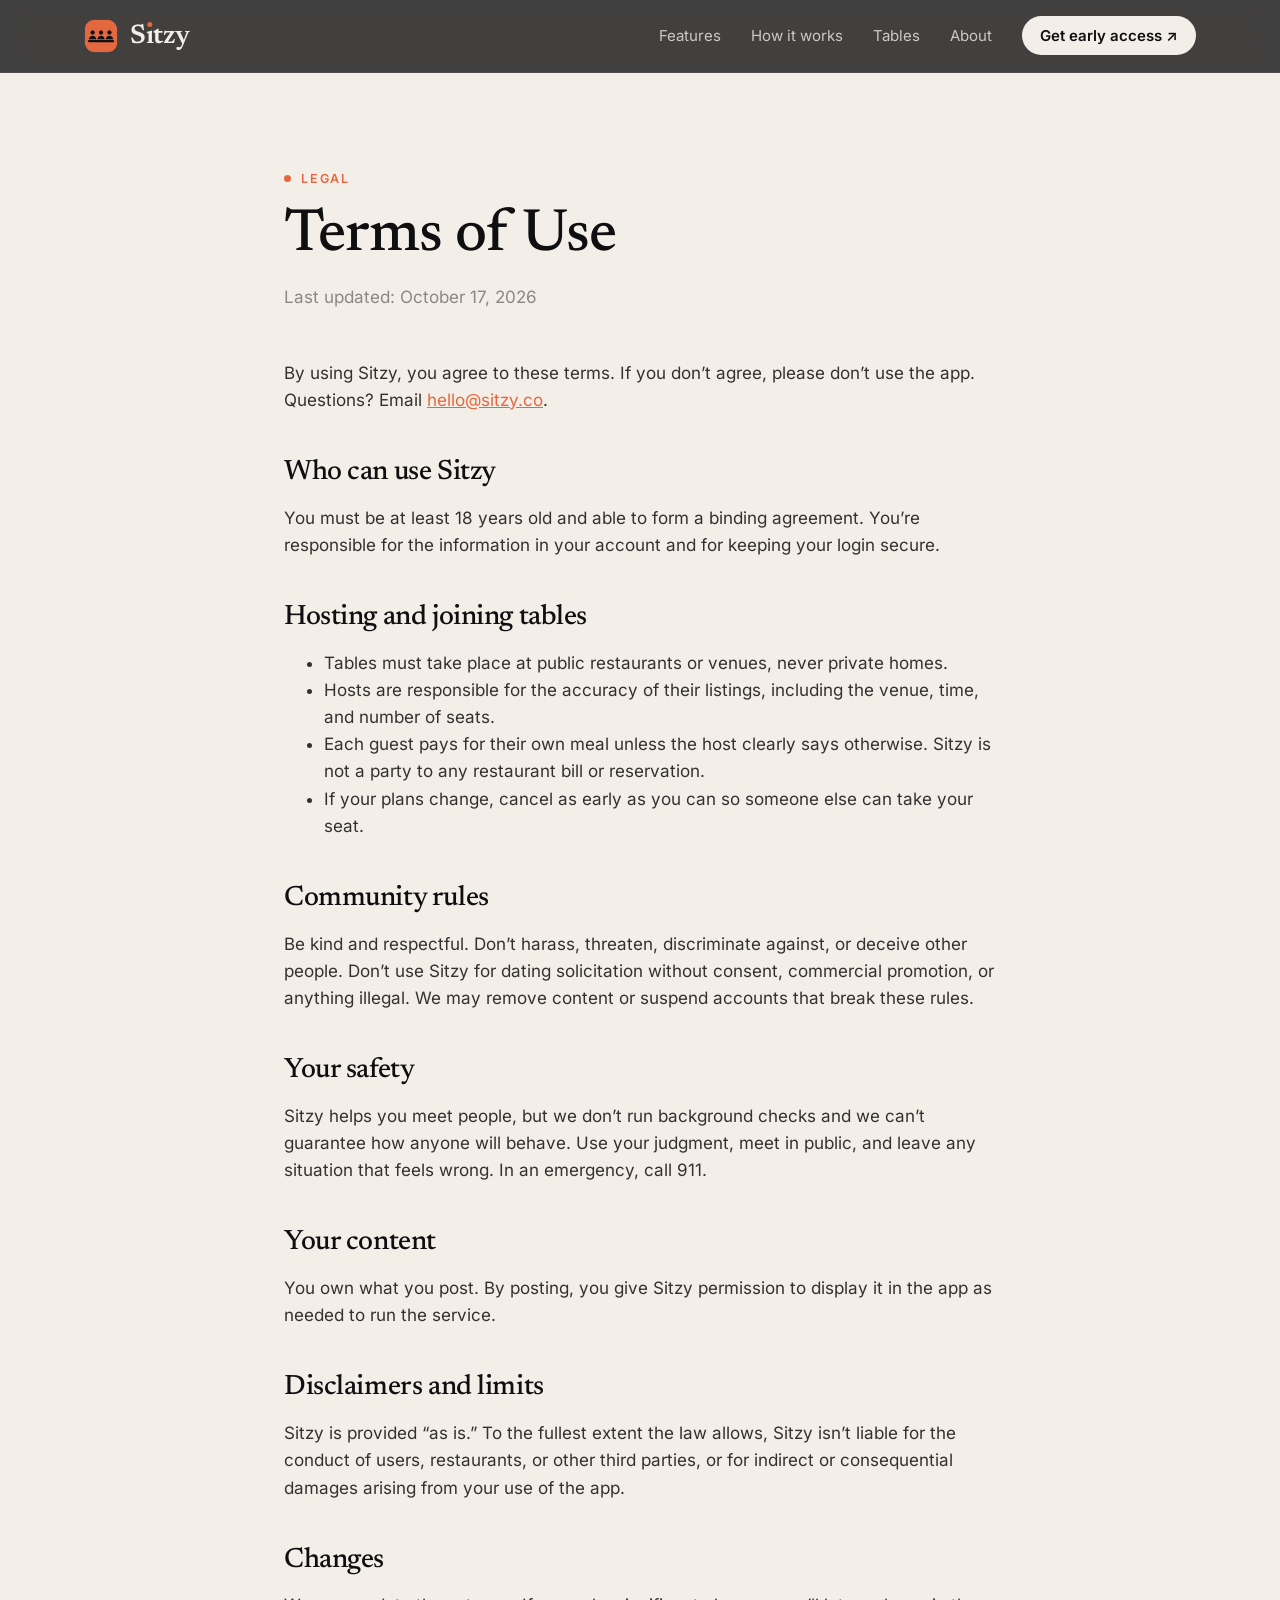
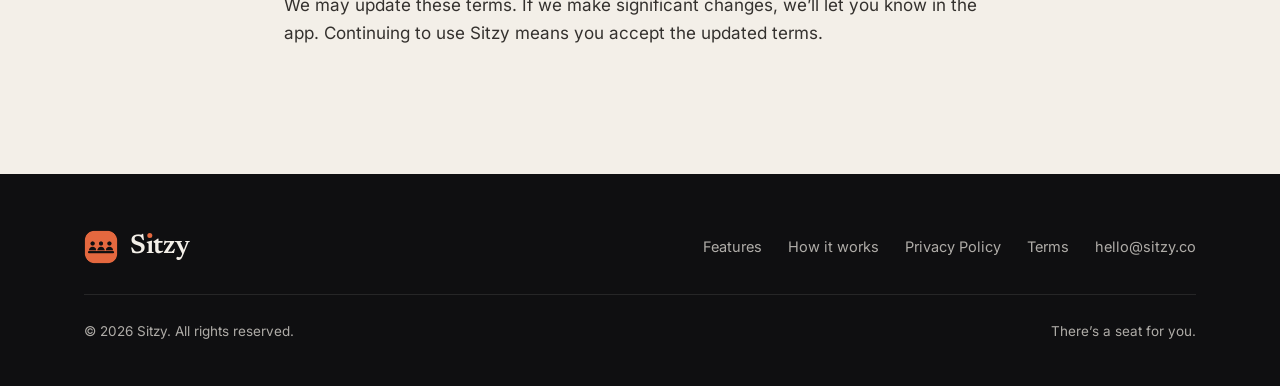
==== terms.html @ 72d5946f "Add files via upload" ====
<!doctype html>
<html lang="en">
<head>
  <meta charset="utf-8">
  <meta name="viewport" content="width=device-width, initial-scale=1">
  <title>Terms of Use — Sitzy</title>
  <meta name="description" content="The terms for using Sitzy.">
  <meta name="theme-color" content="#0F0F11">
  <link rel="icon" type="image/png" href="/favicon.png">
  <link rel="apple-touch-icon" href="/apple-touch-icon.png">
  <meta property="og:type" content="website">
  <meta property="og:url" content="https://sitzy.co/">
  <meta property="og:title" content="Sitzy — There’s a seat for you">
  <meta property="og:description" content="Join real tables at real restaurants, or host your own. Dinner’s better with company.">
  <meta property="og:image" content="https://sitzy.co/assets/og-image.png">
  <meta name="twitter:card" content="summary_large_image">
  <link rel="preload" href="/assets/fonts/newsreader-500.woff2" as="font" type="font/woff2" crossorigin>
  <link rel="preload" href="/assets/fonts/inter-400.woff2" as="font" type="font/woff2" crossorigin>
  <link rel="stylesheet" href="/styles.css">
</head>
<body>
  <a class="skip" href="#main">Skip to content</a>

  <header class="site-header">
    <nav class="wrap nav" aria-label="Main">
      <a class="brand" href="/" aria-label="Sitzy home">
        <img src="/assets/sitzy-tile.png" alt="" width="34" height="34">
        <span class="wordmark">S<span class="dot">ı</span>tzy</span>
      </a>
      <button class="menu-btn" aria-label="Open menu" aria-expanded="false" aria-controls="nav-links">
        <svg viewBox="0 0 24 24" fill="none" stroke="currentColor" stroke-width="1.8" stroke-linecap="round"><path d="M4 7h16M4 12h16M4 17h16"/></svg>
      </button>
      <ul class="nav-links" id="nav-links">
        <li><a href="/#features">Features</a></li>
        <li><a href="/#how">How it works</a></li>
        <li><a href="/#topics">Tables</a></li>
        <li><a href="/#about">About</a></li>
        <li><a class="nav-cta" href="mailto:hello@sitzy.co?subject=Save%20me%20a%20seat">Get early access ↗</a></li>
      </ul>
    </nav>
  </header>

  <main id="main">
    <section class="legal"><div class="wrap">
      <span class="eyebrow">Legal</span>
      <h1>Terms of Use</h1>
      <p class="updated">Last updated: October 17, 2026</p>
      <p>By using Sitzy, you agree to these terms. If you don’t agree, please don’t use the app. Questions? Email <a href="mailto:hello@sitzy.co">hello@sitzy.co</a>.</p>
      <h2>Who can use Sitzy</h2>
      <p>You must be at least 18 years old and able to form a binding agreement. You’re responsible for the information in your account and for keeping your login secure.</p>
      <h2>Hosting and joining tables</h2>
      <ul>
        <li>Tables must take place at public restaurants or venues, never private homes.</li>
        <li>Hosts are responsible for the accuracy of their listings, including the venue, time, and number of seats.</li>
        <li>Each guest pays for their own meal unless the host clearly says otherwise. Sitzy is not a party to any restaurant bill or reservation.</li>
        <li>If your plans change, cancel as early as you can so someone else can take your seat.</li>
      </ul>
      <h2>Community rules</h2>
      <p>Be kind and respectful. Don’t harass, threaten, discriminate against, or deceive other people. Don’t use Sitzy for dating solicitation without consent, commercial promotion, or anything illegal. We may remove content or suspend accounts that break these rules.</p>
      <h2>Your safety</h2>
      <p>Sitzy helps you meet people, but we don’t run background checks and we can’t guarantee how anyone will behave. Use your judgment, meet in public, and leave any situation that feels wrong. In an emergency, call 911.</p>
      <h2>Your content</h2>
      <p>You own what you post. By posting, you give Sitzy permission to display it in the app as needed to run the service.</p>
      <h2>Disclaimers and limits</h2>
      <p>Sitzy is provided “as is.” To the fullest extent the law allows, Sitzy isn’t liable for the conduct of users, restaurants, or other third parties, or for indirect or consequential damages arising from your use of the app.</p>
      <h2>Changes</h2>
      <p>We may update these terms. If we make significant changes, we’ll let you know in the app. Continuing to use Sitzy means you accept the updated terms.</p>
    </div></section>
  </main>

  <footer class="site-footer">
    <div class="wrap">
      <div class="footer-top">
        <a class="brand" href="/" aria-label="Sitzy home">
          <img src="/assets/sitzy-tile.png" alt="" width="34" height="34">
          <span class="wordmark">S<span class="dot">ı</span>tzy</span>
        </a>
        <ul class="footer-links">
          <li><a href="/#features">Features</a></li>
          <li><a href="/#how">How it works</a></li>
          <li><a href="/privacy">Privacy Policy</a></li>
          <li><a href="/terms">Terms</a></li>
          <li><a href="mailto:hello@sitzy.co">hello@sitzy.co</a></li>
        </ul>
      </div>
      <div class="footer-bottom">
        <span>© <span id="year">2026</span> Sitzy. All rights reserved.</span>
        <span>There’s a seat for you.</span>
      </div>
    </div>
  </footer>

  <script src="/main.js" defer></script>
</body>
</html>
---- styles.css ----
/* Sitzy — landing page */
@font-face { font-family: "Newsreader"; src: url("/assets/fonts/newsreader-500.woff2") format("woff2"); font-weight: 500; font-style: normal; font-display: swap; }
@font-face { font-family: "Newsreader"; src: url("/assets/fonts/newsreader-600.woff2") format("woff2"); font-weight: 600; font-style: normal; font-display: swap; }
@font-face { font-family: "Newsreader"; src: url("/assets/fonts/newsreader-500-italic.woff2") format("woff2"); font-weight: 500; font-style: italic; font-display: swap; }
@font-face { font-family: "Inter"; src: url("/assets/fonts/inter-400.woff2") format("woff2"); font-weight: 400; font-style: normal; font-display: swap; }
@font-face { font-family: "Inter"; src: url("/assets/fonts/inter-500.woff2") format("woff2"); font-weight: 500; font-style: normal; font-display: swap; }
@font-face { font-family: "Inter"; src: url("/assets/fonts/inter-600.woff2") format("woff2"); font-weight: 600; font-style: normal; font-display: swap; }
:root {
  --ink: #0F0F11;
  --ink-2: #1A1A1D;
  --ink-3: #26262A;
  --bone: #F3EFE8;
  --bone-2: #E9E3D9;
  --ember: #E4683F;
  --ember-soft: #F2A487;
  --muted: #8C8780;
  --muted-dark: #5E5A55;
  --serif: "Newsreader", Georgia, "Times New Roman", serif;
  --sans: "Inter", -apple-system, BlinkMacSystemFont, "Segoe UI", Roboto, sans-serif;
  --radius: 22px;
  --wrap: 1160px;
}

*, *::before, *::after { box-sizing: border-box; }
html { scroll-behavior: smooth; -webkit-text-size-adjust: 100%; }
body {
  margin: 0;
  background: var(--bone);
  color: var(--ink);
  font-family: var(--sans);
  font-size: 17px;
  line-height: 1.6;
  -webkit-font-smoothing: antialiased;
}
img { max-width: 100%; display: block; }
a { color: inherit; }

.skip {
  position: absolute; left: -999px; top: 12px; z-index: 100;
  background: var(--ember); color: #fff; padding: 10px 16px; border-radius: 10px;
}
.skip:focus { left: 12px; }

.wrap { width: 100%; max-width: var(--wrap); margin: 0 auto; padding: 0 24px; }

/* ---------- Type ---------- */
.eyebrow {
  display: inline-flex; align-items: center; gap: 10px;
  font-size: 12.5px; font-weight: 600; letter-spacing: 0.14em; text-transform: uppercase;
  color: var(--ember);
}
.eyebrow::before {
  content: ""; width: 7px; height: 7px; border-radius: 50%; background: var(--ember);
}
h1, h2, h3 { font-family: var(--serif); font-weight: 500; letter-spacing: -0.015em; margin: 0; }
h1 { font-size: clamp(44px, 7vw, 84px); line-height: 1.02; }
h2 { font-size: clamp(34px, 4.6vw, 56px); line-height: 1.06; }
h3 { font-size: clamp(26px, 2.8vw, 34px); line-height: 1.12; }
.lede { font-size: clamp(18px, 1.6vw, 21px); line-height: 1.55; }
em.ember { font-style: italic; color: var(--ember); }

/* ---------- Buttons ---------- */
.btn {
  display: inline-flex; align-items: center; gap: 10px;
  padding: 15px 26px; border-radius: 999px; text-decoration: none;
  font-weight: 600; font-size: 16px; line-height: 1;
  transition: transform .15s ease, background .15s ease, color .15s ease;
}
.btn:hover { transform: translateY(-1px); }
.btn-primary { background: var(--ember); color: #fff; }
.btn-primary:hover { background: #d65a32; }
.btn-light { background: var(--bone); color: var(--ink); }
.btn-ghost { color: inherit; padding-left: 6px; padding-right: 6px; }
.btn-ghost:hover { color: var(--ember); }
.store-badge {
  display: inline-flex; align-items: center; gap: 12px;
  padding: 11px 22px 11px 18px; border-radius: 14px;
  background: var(--bone); color: var(--ink); text-decoration: none;
  border: 1px solid rgba(255,255,255,.08);
}
.store-badge small { display: block; font-size: 11px; letter-spacing: .04em; opacity: .7; line-height: 1.1; }
.store-badge strong { display: block; font-size: 18px; line-height: 1.15; font-weight: 600; }
.store-badge svg { width: 22px; height: 22px; }

/* ---------- Header ---------- */
.site-header {
  position: sticky; top: 0; z-index: 50;
  background: rgba(15,15,17,.78);
  backdrop-filter: saturate(160%) blur(14px);
  -webkit-backdrop-filter: saturate(160%) blur(14px);
  border-bottom: 1px solid rgba(243,239,232,.07);
  color: var(--bone);
}
.nav { display: flex; align-items: center; justify-content: space-between; height: 72px; }
.brand { display: inline-flex; align-items: center; gap: 12px; text-decoration: none; }
.brand img { width: 34px; height: 34px; }
.wordmark {
  font-family: var(--serif); font-weight: 600; font-size: 27px; letter-spacing: -0.01em; line-height: 1;
}
.wordmark .dot { position: relative; }
.wordmark .dot::after {
  content: ""; position: absolute; left: 50%; top: -0.02em; transform: translateX(-50%);
  width: .2em; height: .2em; border-radius: 50%; background: var(--ember);
}
.nav-links { display: flex; align-items: center; gap: 30px; list-style: none; margin: 0; padding: 0; }
.nav-links a { text-decoration: none; font-size: 15px; color: rgba(243,239,232,.78); transition: color .15s; }
.nav-links a:hover { color: var(--bone); }
.nav-links .nav-cta {
  color: var(--ink); background: var(--bone); padding: 10px 18px; border-radius: 999px; font-weight: 600;
}
.nav-links .nav-cta:hover { color: var(--ink); background: #fff; }
.menu-btn {
  display: none; background: none; border: 0; color: var(--bone); cursor: pointer; padding: 8px;
}
.menu-btn svg { width: 26px; height: 26px; }

/* ---------- Hero ---------- */
.hero {
  position: relative; overflow: hidden;
  background: var(--ink); color: var(--bone);
  padding: 96px 0 0;
}
.hero::before {
  content: ""; position: absolute; inset: -20% -10% auto; height: 900px;
  background: radial-gradient(closest-side, rgba(228,104,63,.28), rgba(228,104,63,0));
  pointer-events: none;
}
.hero-inner { position: relative; text-align: center; max-width: 860px; margin: 0 auto; }
.hero h1 { margin: 22px 0 22px; }
.hero .lede { color: rgba(243,239,232,.72); max-width: 640px; margin: 0 auto 36px; }
.hero-ctas { display: flex; justify-content: center; align-items: center; gap: 18px; flex-wrap: wrap; }
.hero-phones {
  position: relative; display: flex; justify-content: center; align-items: flex-end; gap: 28px;
  margin-top: 80px;
}
.hero-phones .phone:nth-child(1) { transform: translateY(48px) rotate(-4deg); }
.hero-phones .phone:nth-child(3) { transform: translateY(48px) rotate(4deg); }
.hero-captions {
  position: relative; display: grid; grid-template-columns: repeat(3, 1fr); gap: 24px;
  border-top: 1px solid rgba(243,239,232,.1);
  padding: 34px 0 40px; margin-top: 0; background: var(--ink); z-index: 2;
}
.hero-captions div { text-align: center; color: rgba(243,239,232,.7); font-size: 15px; }
.hero-captions strong { display: block; color: var(--bone); font-family: var(--serif); font-size: 22px; font-weight: 500; margin-bottom: 4px; }

/* ---------- Phone mockup ---------- */
.phone {
  width: 290px; flex: 0 0 auto;
  background: #000; border-radius: 46px; padding: 11px;
  box-shadow: 0 40px 80px -20px rgba(0,0,0,.55), 0 0 0 1px rgba(255,255,255,.08) inset;
}
.screen {
  position: relative; height: 590px; overflow: hidden;
  background: var(--ink-2); color: var(--bone); border-radius: 36px;
  padding: 50px 18px 18px; font-size: 13px; line-height: 1.4;
}
.screen::before { /* dynamic island */
  content: ""; position: absolute; top: 12px; left: 50%; transform: translateX(-50%);
  width: 92px; height: 26px; border-radius: 20px; background: #000;
}
.sb { position: absolute; top: 16px; left: 26px; right: 24px; display: flex; justify-content: space-between; font-size: 12px; font-weight: 600; }
.s-title { font-family: var(--serif); font-size: 26px; font-weight: 500; line-height: 1.1; margin: 8px 0 4px; }
.s-sub { color: var(--muted); font-size: 12px; }
.chips { display: flex; gap: 6px; margin: 14px 0; flex-wrap: nowrap; overflow: hidden; }
.chip { flex: 0 0 auto; padding: 6px 11px; border-radius: 999px; background: var(--ink-3); font-size: 11.5px; color: rgba(243,239,232,.8); }
.chip.on { background: var(--bone); color: var(--ink); font-weight: 600; }
.card { background: var(--ink-3); border-radius: 18px; padding: 13px; margin-bottom: 10px; }
.card .top { display: flex; justify-content: space-between; align-items: center; margin-bottom: 6px; }
.tag { font-size: 10.5px; font-weight: 600; letter-spacing: .06em; text-transform: uppercase; color: var(--ember); }
.time { font-size: 11px; color: var(--muted); }
.card h4 { margin: 0 0 3px; font-family: var(--serif); font-weight: 500; font-size: 17px; line-height: 1.2; }
.card .meta { color: var(--muted); font-size: 11.5px; }
.seats { display: flex; align-items: center; gap: 5px; margin-top: 10px; }
.seat { width: 18px; height: 18px; border-radius: 50%; background: var(--bone-2); display: grid; place-items: center; font-size: 8.5px; font-weight: 700; color: var(--ink); }
.seat.c1 { background: #C9B8A4; } .seat.c2 { background: #9FB7A8; } .seat.c3 { background: #B9A8C9; } .seat.c4 { background: #D6C49A; }
.seat.open { background: transparent; border: 1.5px dashed rgba(243,239,232,.4); }
.seat.you { background: var(--ember); color: #fff; }
.seats .count { margin-left: auto; font-size: 11px; color: rgba(243,239,232,.75); }
.tabbar {
  position: absolute; left: 12px; right: 12px; bottom: 12px; height: 56px;
  background: rgba(38,38,42,.92); border-radius: 22px;
  display: flex; justify-content: space-around; align-items: center;
}
.tabbar span { width: 22px; height: 22px; border-radius: 7px; background: rgba(243,239,232,.22); }
.tabbar span.on { background: var(--ember); }
.s-btn { display: block; text-align: center; background: var(--ember); color: #fff; font-weight: 600; border-radius: 14px; padding: 13px; margin-top: 14px; font-size: 14px; }
.s-btn.light { background: var(--bone); color: var(--ink); }
.hero-img {
  height: 150px; border-radius: 18px; margin: 4px 0 14px;
  background:
    radial-gradient(circle at 30% 40%, rgba(255,255,255,.18), transparent 40%),
    linear-gradient(135deg, #E4683F, #8F3A22);
  position: relative;
}
.hero-img .pill { position: absolute; left: 12px; bottom: 12px; background: rgba(15,15,17,.65); padding: 5px 10px; border-radius: 999px; font-size: 11px; }
.host { display: flex; align-items: center; gap: 10px; margin: 12px 0; }
.avatar { width: 36px; height: 36px; border-radius: 50%; display: grid; place-items: center; font-weight: 700; font-size: 13px; color: var(--ink); background: #C9B8A4; }
.avatar.sm { width: 28px; height: 28px; font-size: 11px; }
.kv { display: flex; justify-content: space-between; padding: 10px 0; border-bottom: 1px solid rgba(243,239,232,.08); font-size: 12.5px; }
.kv span:first-child { color: var(--muted); }
.field { background: var(--ink-3); border-radius: 13px; padding: 10px 12px; margin-bottom: 8px; }
.field label { display: block; font-size: 10.5px; color: var(--muted); text-transform: uppercase; letter-spacing: .06em; margin-bottom: 2px; }
.stepper { display: flex; align-items: center; gap: 12px; }
.stepper b { width: 24px; height: 24px; border-radius: 50%; background: rgba(243,239,232,.12); display: grid; place-items: center; font-weight: 600; }
.toggle { width: 38px; height: 22px; border-radius: 999px; background: var(--ember); position: relative; }
.toggle::after { content: ""; position: absolute; right: 3px; top: 3px; width: 16px; height: 16px; border-radius: 50%; background: #fff; }
.row { display: flex; justify-content: space-between; align-items: center; }
.bubble { background: var(--ink-3); border-radius: 16px 16px 16px 4px; padding: 9px 12px; margin: 8px 40px 0 0; font-size: 12.5px; }
.bubble.me { background: var(--ember); color: #fff; border-radius: 16px 16px 4px 16px; margin: 8px 0 0 40px; }
.who { font-size: 10.5px; color: var(--muted); margin: 10px 0 0 4px; }
.again { display: flex; align-items: center; gap: 10px; background: var(--ink-3); border-radius: 15px; padding: 10px 12px; margin-bottom: 8px; }
.again .name { flex: 1; font-size: 13px; }
.again .name small { display: block; color: var(--muted); font-size: 11px; }
.heart { width: 30px; height: 30px; border-radius: 50%; display: grid; place-items: center; background: rgba(243,239,232,.1); }
.heart.on { background: var(--ember); }
.heart svg { width: 15px; height: 15px; }

/* ---------- Intro band ---------- */
.intro { padding: 130px 0 70px; text-align: center; }
.intro h2 { max-width: 820px; margin: 18px auto 20px; }
.intro p { max-width: 640px; margin: 0 auto; color: var(--muted-dark); }

/* ---------- Features ---------- */
.features { padding: 30px 0 80px; }
.feature {
  display: grid; grid-template-columns: 1.05fr .95fr; gap: 70px; align-items: center;
  padding: 70px 0; border-top: 1px solid rgba(15,15,17,.08);
}
.feature:first-child { border-top: 0; }
.feature.flip .f-copy { order: 2; }
.feature .num { font-family: var(--serif); font-size: 18px; color: var(--ember); margin-bottom: 16px; display: block; }
.feature h3 { margin-bottom: 16px; }
.feature p { color: var(--muted-dark); margin: 0 0 22px; max-width: 470px; }
.feature ul { list-style: none; padding: 0; margin: 0; display: grid; gap: 10px; }
.feature li { display: flex; gap: 12px; align-items: flex-start; font-size: 15.5px; }
.feature li::before { content: ""; flex: 0 0 8px; height: 8px; margin-top: 9px; border-radius: 50%; background: var(--ember); }
.f-visual {
  display: grid; place-items: center; padding: 56px 20px;
  border-radius: 34px; background: var(--ink); position: relative; overflow: hidden;
}
.f-visual::before {
  content: ""; position: absolute; width: 520px; height: 520px; border-radius: 50%;
  background: radial-gradient(closest-side, rgba(228,104,63,.3), rgba(228,104,63,0));
}
.f-visual .phone { position: relative; }

/* ---------- How it works ---------- */
.how { background: var(--bone-2); padding: 110px 0; }
.how-head { text-align: center; margin-bottom: 60px; }
.how-head h2 { margin-top: 16px; }
.steps { display: grid; grid-template-columns: repeat(3, 1fr); gap: 22px; counter-reset: step; }
.step { background: var(--bone); border-radius: var(--radius); padding: 34px 30px 36px; }
.step::before {
  counter-increment: step; content: counter(step);
  display: grid; place-items: center; width: 44px; height: 44px; border-radius: 50%;
  background: var(--ink); color: var(--bone); font-family: var(--serif); font-size: 20px; margin-bottom: 24px;
}
.step h3 { font-size: 26px; margin-bottom: 10px; }
.step p { margin: 0; color: var(--muted-dark); font-size: 16px; }

/* ---------- Topics ---------- */
.topics { background: var(--ink); color: var(--bone); padding: 120px 0; }
.topics-grid { display: grid; grid-template-columns: .9fr 1.1fr; gap: 70px; align-items: start; }
.topics h2 { margin: 18px 0 20px; }
.topics p { color: rgba(243,239,232,.7); max-width: 440px; }
.topic-list { list-style: none; margin: 0; padding: 0; display: flex; flex-wrap: wrap; gap: 12px; }
.topic-list li {
  padding: 12px 20px; border-radius: 999px; border: 1px solid rgba(243,239,232,.16);
  font-size: 16px; color: rgba(243,239,232,.9); transition: background .15s, border-color .15s;
}
.topic-list li:hover { background: rgba(228,104,63,.14); border-color: rgba(228,104,63,.6); }
.topic-list li.hot { background: var(--ember); border-color: var(--ember); color: #fff; }

/* ---------- CTA ---------- */
.cta { padding: 130px 0; text-align: center; }
.cta-card {
  position: relative; overflow: hidden;
  background: var(--ember); color: #fff; border-radius: 40px; padding: 90px 30px;
}
.cta-card::before {
  content: ""; position: absolute; right: -120px; top: -120px; width: 420px; height: 420px; border-radius: 50%;
  background: rgba(255,255,255,.08);
}
.cta-card img { width: 84px; height: 84px; margin: 0 auto 30px; filter: drop-shadow(0 12px 24px rgba(0,0,0,.25)); border-radius: 22px; }
.cta-card h2 { max-width: 760px; margin: 14px auto 18px; }
.cta-card p { max-width: 560px; margin: 0 auto 34px; color: rgba(255,255,255,.88); }
.cta-card .eyebrow { color: #fff; }
.cta-card .eyebrow::before { background: #fff; }
.cta-card .btn-light { background: var(--ink); color: var(--bone); }

/* ---------- Safety ---------- */
.safety { padding: 0 0 110px; }
.safety-box {
  display: grid; grid-template-columns: auto 1fr; gap: 22px;
  border: 1px solid rgba(15,15,17,.12); border-radius: var(--radius); padding: 30px 32px;
}
.safety-box .icon { width: 44px; height: 44px; border-radius: 50%; background: var(--ink); color: var(--bone); display: grid; place-items: center; font-family: var(--serif); font-size: 22px; font-style: italic; }
.safety-box h3 { font-size: 24px; margin-bottom: 8px; }
.safety-box p { margin: 0; color: var(--muted-dark); font-size: 15.5px; }

/* ---------- Footer ---------- */
.site-footer { background: var(--ink); color: rgba(243,239,232,.7); padding: 56px 0 44px; font-size: 14.5px; }
.footer-top { display: flex; justify-content: space-between; align-items: center; gap: 24px; flex-wrap: wrap; padding-bottom: 30px; border-bottom: 1px solid rgba(243,239,232,.1); }
.footer-top .brand { color: var(--bone); }
.footer-links { display: flex; gap: 26px; flex-wrap: wrap; list-style: none; margin: 0; padding: 0; }
.footer-links a { text-decoration: none; }
.footer-links a:hover { color: var(--bone); }
.footer-bottom { display: flex; justify-content: space-between; gap: 16px; flex-wrap: wrap; padding-top: 26px; font-size: 13.5px; }

/* ---------- Legal page ---------- */
.legal { padding: 90px 0 110px; }
.legal .wrap { max-width: 760px; }
.legal h1 { font-size: clamp(40px, 6vw, 60px); margin: 16px 0 10px; }
.legal .updated { color: var(--muted); margin-bottom: 48px; }
.legal h2 { font-size: 28px; margin: 44px 0 12px; }
.legal p, .legal li { color: #34312E; }
.legal a { color: var(--ember); }

/* ---------- Reveal ---------- */
.reveal { opacity: 0; transform: translateY(24px); transition: opacity .8s ease, transform .8s ease; }
.reveal.in { opacity: 1; transform: none; }
@media (prefers-reduced-motion: reduce) {
  .reveal { opacity: 1; transform: none; transition: none; }
  html { scroll-behavior: auto; }
}

/* ---------- Responsive ---------- */
@media (max-width: 980px) {
  .feature { grid-template-columns: 1fr; gap: 40px; padding: 56px 0; }
  .feature.flip .f-copy { order: 0; }
  .topics-grid { grid-template-columns: 1fr; gap: 40px; }
  .steps { grid-template-columns: 1fr; }
  .hero-phones .phone:nth-child(1), .hero-phones .phone:nth-child(3) { display: none; }
}
@media (max-width: 760px) {
  body { font-size: 16px; }
  .menu-btn { display: block; }
  .nav-links {
    position: absolute; top: 72px; left: 0; right: 0;
    flex-direction: column; align-items: stretch; gap: 0;
    background: var(--ink); padding: 8px 24px 22px;
    border-bottom: 1px solid rgba(243,239,232,.08);
    display: none;
  }
  .nav-links.open { display: flex; }
  .nav-links a { display: block; padding: 14px 0; font-size: 17px; }
  .nav-links .nav-cta { text-align: center; margin-top: 10px; padding: 14px 18px; }
  .hero { padding-top: 64px; }
  .hero-phones { margin-top: 56px; }
  .hero-captions { grid-template-columns: 1fr; gap: 18px; }
  .intro, .how, .topics, .cta { padding-top: 84px; padding-bottom: 84px; }
  .f-visual { padding: 40px 12px; border-radius: 26px; }
  .cta-card { padding: 64px 22px; border-radius: 30px; }
  .safety-box { grid-template-columns: 1fr; padding: 24px; }
  .phone { width: 270px; }
  .screen { height: 560px; }
}
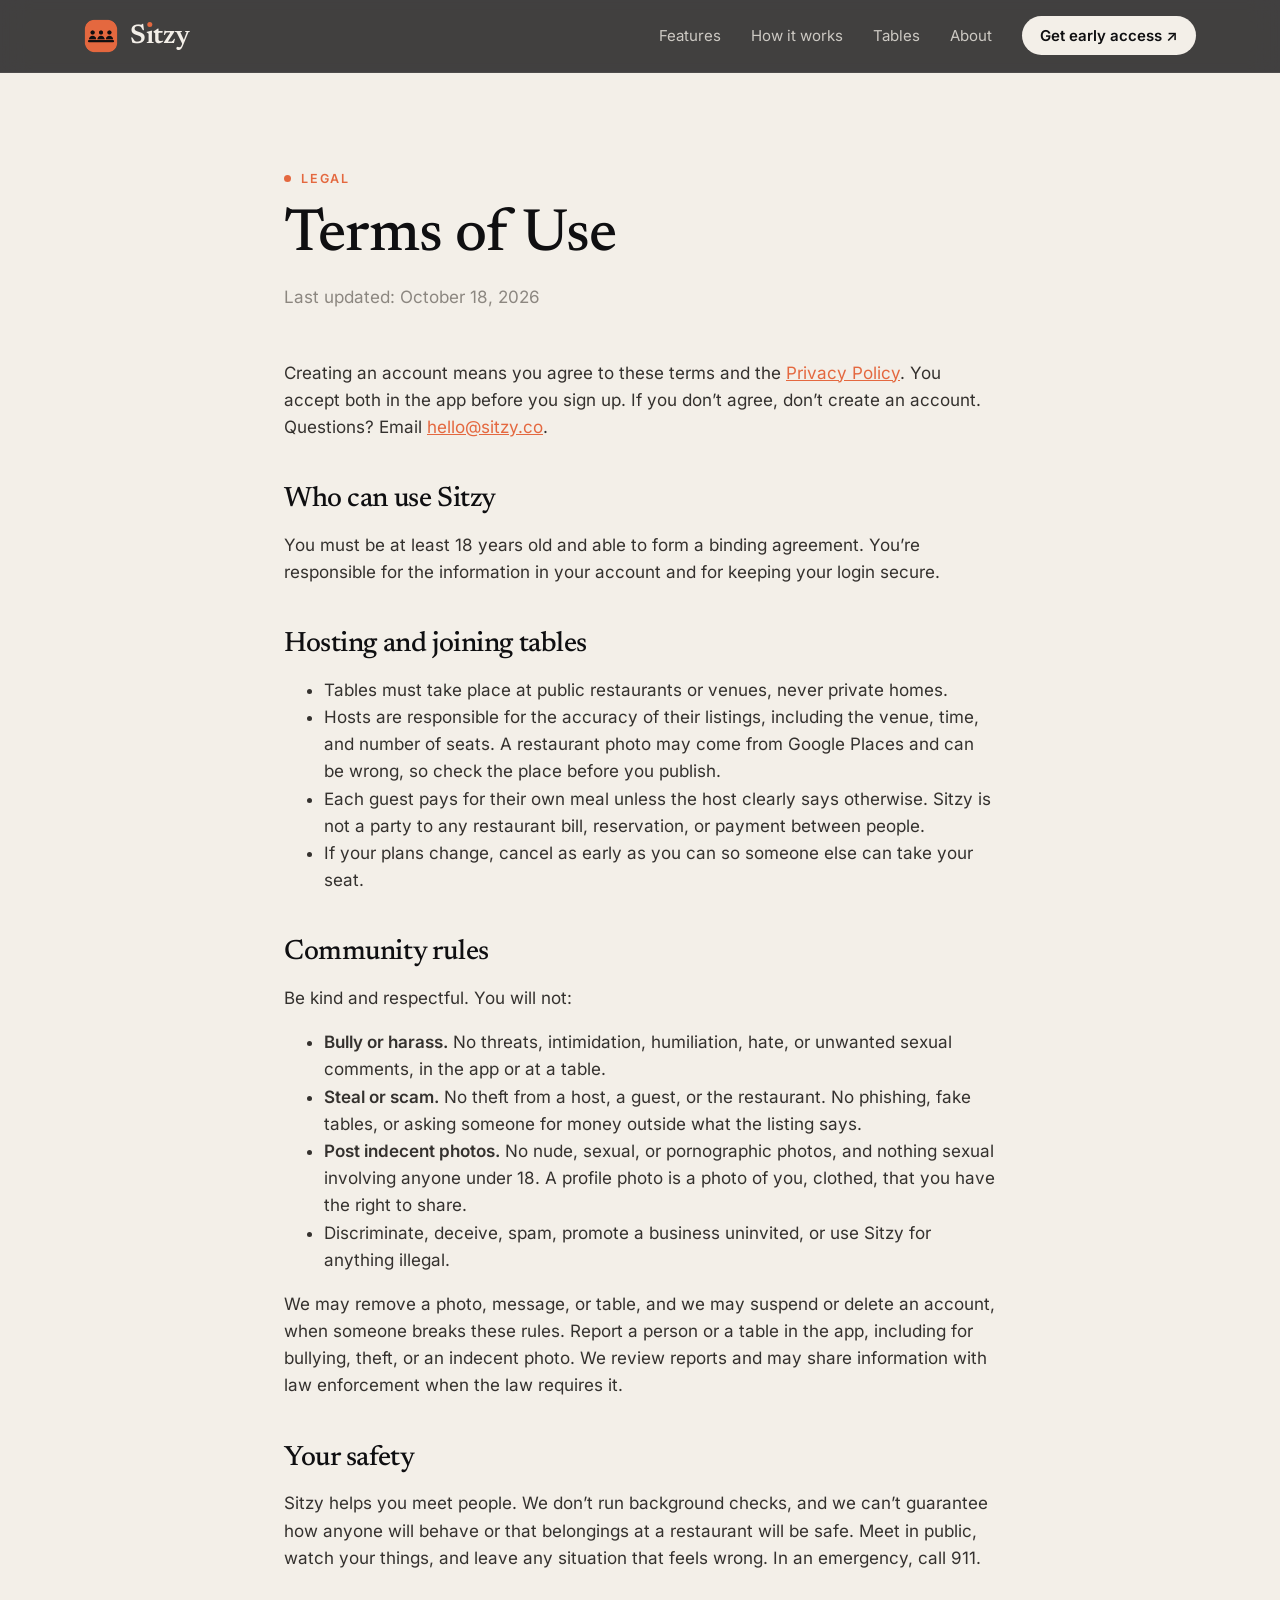
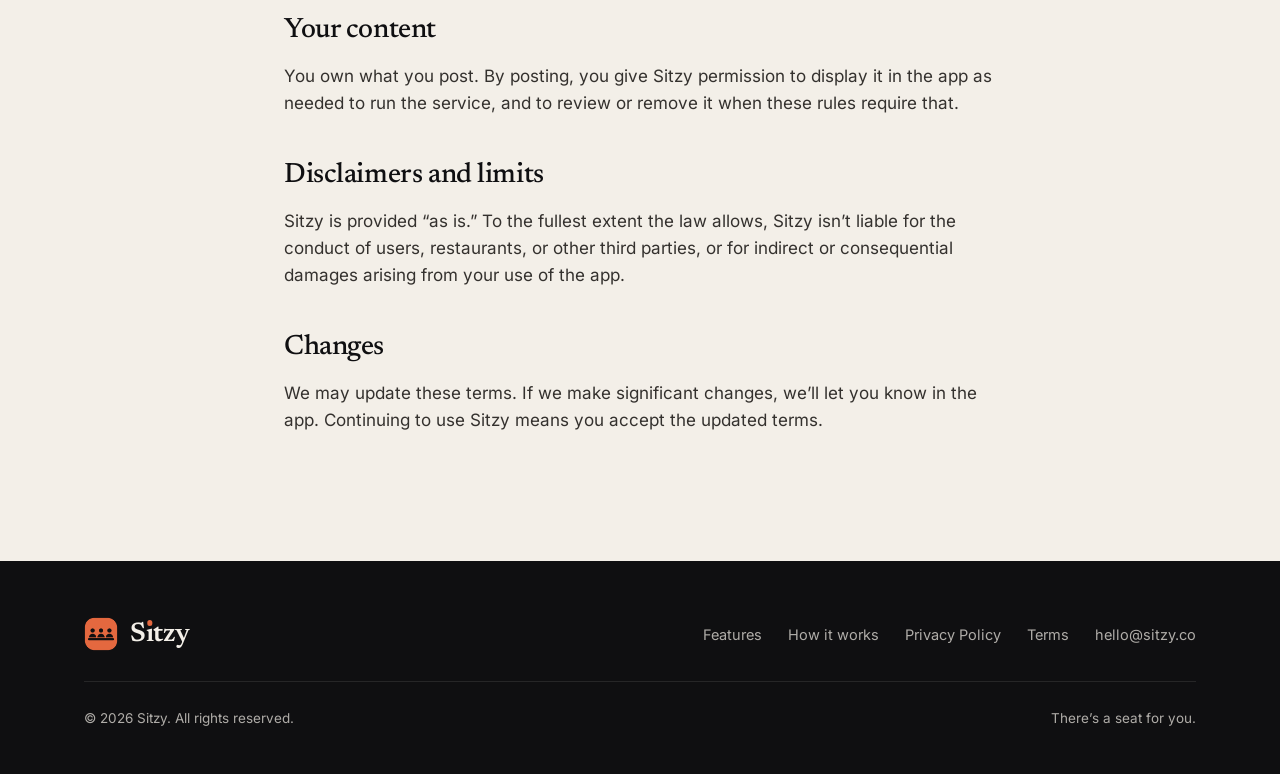
==== commit 7f1a4970: "Add files via upload" ====
--- a/terms.html
+++ b/terms.html
@@ -44,23 +44,30 @@
     <section class="legal"><div class="wrap">
       <span class="eyebrow">Legal</span>
       <h1>Terms of Use</h1>
-      <p class="updated">Last updated: October 17, 2026</p>
-      <p>By using Sitzy, you agree to these terms. If you don’t agree, please don’t use the app. Questions? Email <a href="mailto:hello@sitzy.co">hello@sitzy.co</a>.</p>
+      <p class="updated">Last updated: October 18, 2026</p>
+      <p>Creating an account means you agree to these terms and the <a href="/privacy.html">Privacy Policy</a>. You accept both in the app before you sign up. If you don’t agree, don’t create an account. Questions? Email <a href="mailto:hello@sitzy.co">hello@sitzy.co</a>.</p>
       <h2>Who can use Sitzy</h2>
       <p>You must be at least 18 years old and able to form a binding agreement. You’re responsible for the information in your account and for keeping your login secure.</p>
       <h2>Hosting and joining tables</h2>
       <ul>
         <li>Tables must take place at public restaurants or venues, never private homes.</li>
-        <li>Hosts are responsible for the accuracy of their listings, including the venue, time, and number of seats.</li>
-        <li>Each guest pays for their own meal unless the host clearly says otherwise. Sitzy is not a party to any restaurant bill or reservation.</li>
+        <li>Hosts are responsible for the accuracy of their listings, including the venue, time, and number of seats. A restaurant photo may come from Google Places and can be wrong, so check the place before you publish.</li>
+        <li>Each guest pays for their own meal unless the host clearly says otherwise. Sitzy is not a party to any restaurant bill, reservation, or payment between people.</li>
         <li>If your plans change, cancel as early as you can so someone else can take your seat.</li>
       </ul>
       <h2>Community rules</h2>
-      <p>Be kind and respectful. Don’t harass, threaten, discriminate against, or deceive other people. Don’t use Sitzy for dating solicitation without consent, commercial promotion, or anything illegal. We may remove content or suspend accounts that break these rules.</p>
+      <p>Be kind and respectful. You will not:</p>
+      <ul>
+        <li><strong>Bully or harass.</strong> No threats, intimidation, humiliation, hate, or unwanted sexual comments, in the app or at a table.</li>
+        <li><strong>Steal or scam.</strong> No theft from a host, a guest, or the restaurant. No phishing, fake tables, or asking someone for money outside what the listing says.</li>
+        <li><strong>Post indecent photos.</strong> No nude, sexual, or pornographic photos, and nothing sexual involving anyone under 18. A profile photo is a photo of you, clothed, that you have the right to share.</li>
+        <li>Discriminate, deceive, spam, promote a business uninvited, or use Sitzy for anything illegal.</li>
+      </ul>
+      <p>We may remove a photo, message, or table, and we may suspend or delete an account, when someone breaks these rules. Report a person or a table in the app, including for bullying, theft, or an indecent photo. We review reports and may share information with law enforcement when the law requires it.</p>
       <h2>Your safety</h2>
-      <p>Sitzy helps you meet people, but we don’t run background checks and we can’t guarantee how anyone will behave. Use your judgment, meet in public, and leave any situation that feels wrong. In an emergency, call 911.</p>
+      <p>Sitzy helps you meet people. We don’t run background checks, and we can’t guarantee how anyone will behave or that belongings at a restaurant will be safe. Meet in public, watch your things, and leave any situation that feels wrong. In an emergency, call 911.</p>
       <h2>Your content</h2>
-      <p>You own what you post. By posting, you give Sitzy permission to display it in the app as needed to run the service.</p>
+      <p>You own what you post. By posting, you give Sitzy permission to display it in the app as needed to run the service, and to review or remove it when these rules require that.</p>
       <h2>Disclaimers and limits</h2>
       <p>Sitzy is provided “as is.” To the fullest extent the law allows, Sitzy isn’t liable for the conduct of users, restaurants, or other third parties, or for indirect or consequential damages arising from your use of the app.</p>
       <h2>Changes</h2>
